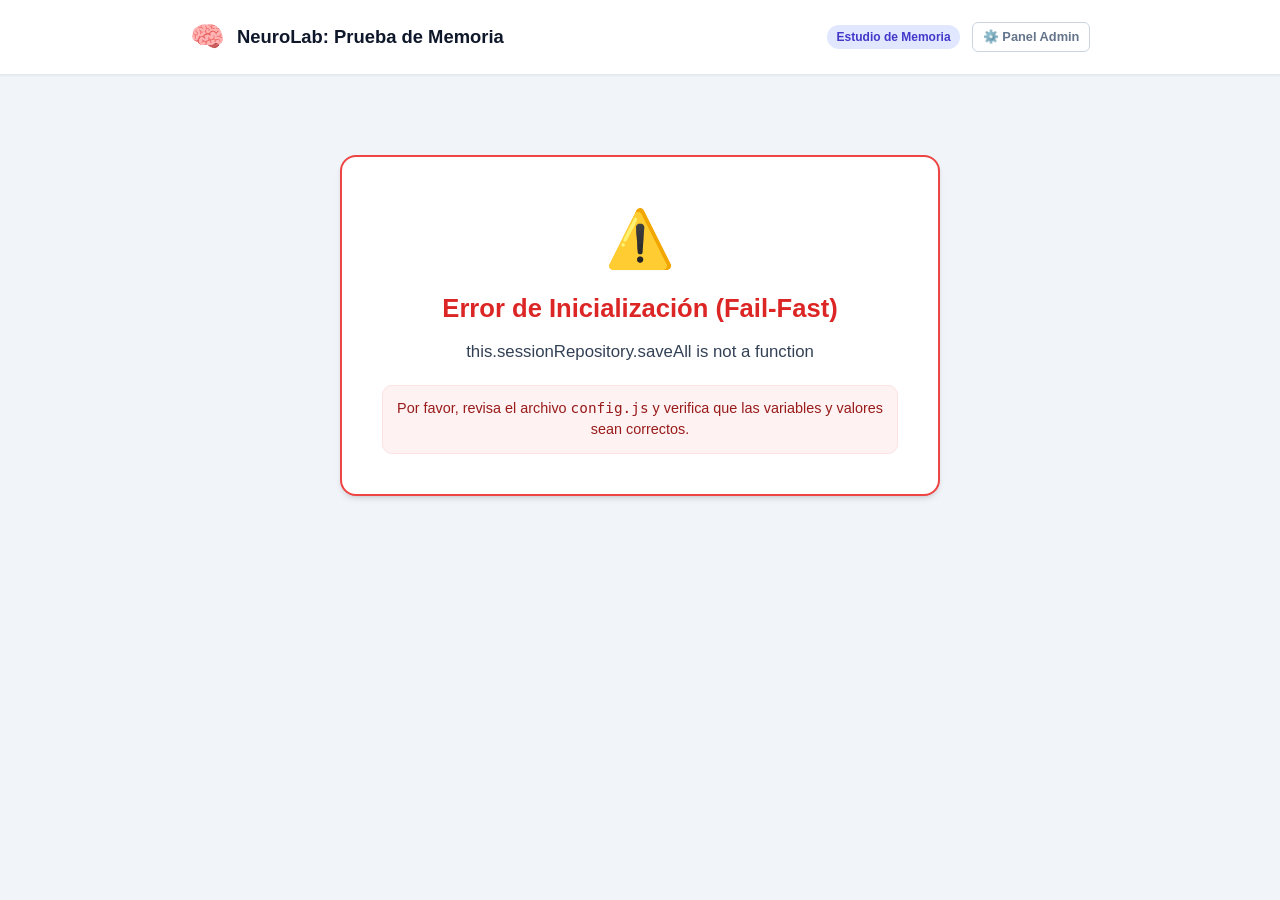
==== index.html @ f5299773 "add files" ====
<!DOCTYPE html>
<html lang="es">
<head>
  <meta charset="UTF-8" />
  <meta name="viewport" content="width=device-width, initial-scale=1.0" />
  <title>Prueba de Memoria</title>
  <link rel="stylesheet" href="css/styles.css" />
</head>
<body>
  <!-- Encabezado de la Aplicación -->
  <header class="site-header">
    <div class="header-inner">
      <div class="brand">
        <span class="brand-icon">🧠</span>
        <div>
          <h1 class="brand-title">NeuroLab: Prueba de Memoria</h1>
        </div>
      </div>
      <div class="header-actions">
        <span class="brand-badge">Estudio de Memoria</span>
        <a href="admin.html" class="admin-nav-link" title="Ir al Panel de Control del Investigador">⚙️ Panel Admin</a>
      </div>
    </div>
  </header>

  <!-- Contenedor Principal donde se montan las pantallas del experimento -->
  <main id="app" class="app-container" role="main">
    <!-- Renderizado reactivo por ScreenRegistry -->
  </main>

  <!-- ==============================================================================
       SCRIPTS: ARQUITECTURA LIMPIA Y CARGA MODULAR SIN PROBLEMAS DE CORS LOCAL
       ============================================================================== -->
  
  <!-- 1. Configuración editable por el usuario -->
  <script src="config.js"></script>

  <!-- 2. Capa de Dominio -->
  <script src="js/domain/constants.js"></script>
  <script src="js/domain/Session.js"></script>
  <script src="js/domain/Statistics.js"></script>

  <!-- 3. Capa de Infraestructura -->
  <script src="js/infrastructure/ConfigValidator.js"></script>
  <script src="js/infrastructure/LocalStorageRepo.js"></script>
  <script src="js/infrastructure/GoogleSheetsRepo.js"></script>
  <script src="js/infrastructure/CompositeRepo.js"></script>
  <script src="js/infrastructure/LocalStorageSynonymRepo.js"></script>

  <!-- 4. Capa de Casos de Uso (Lógica de Negocio) -->
  <script src="js/usecases/StartSession.js"></script>
  <script src="js/usecases/EvaluateRecall.js"></script>
  <script src="js/usecases/SaveSession.js"></script>
  <script src="js/usecases/GetStatistics.js"></script>
  <script src="js/usecases/ReevaluateSessions.js"></script>

  <!-- 5. Capa de Presentación -->
  <script src="js/presentation/Timer.js"></script>
  <script src="js/presentation/StimulusStrategies.js"></script>
  <script src="js/presentation/DotPlotChart.js"></script>
  <script src="js/presentation/ScreenRegistry.js"></script>
  <script src="js/presentation/app.js"></script>
</body>
</html>
---- css/styles.css ----
/* ==============================================================================
   ESTILOS GENERALES - EXPERIMENTO DE MEMORIA ESPACIAL
   ============================================================================== */

:root {
  --font-family: -apple-system, BlinkMacSystemFont, 'Segoe UI', Roboto, Helvetica, Arial, sans-serif;
  --bg-color: #f1f5f9;
  --card-bg: #ffffff;
  --text-main: #0f172a;
  --text-muted: #64748b;
  --border-color: #e2e8f0;
  --border-focus: #3b82f6;

  /* Colores de marca y grupos experimentales */
  --primary: #2563eb;
  --primary-hover: #1d4ed8;
  --primary-light: #eff6ff;

  --spatial-color: #059669;
  --spatial-bg: #ecfdf5;
  --spatial-border: #a7f3d0;

  --control-color: #d97706;
  --control-bg: #fffbeb;
  --control-border: #fde68a;

  --success: #16a34a;
  --success-bg: #f0fdf4;
  --danger: #dc2626;
  --danger-bg: #fef2f2;
  --warning: #ea580c;
  --warning-bg: #fff7ed;

  --shadow-sm: 0 1px 2px 0 rgba(0, 0, 0, 0.05);
  --shadow-md: 0 4px 6px -1px rgba(0, 0, 0, 0.1), 0 2px 4px -2px rgba(0, 0, 0, 0.1);
  --shadow-lg: 0 10px 15px -3px rgba(0, 0, 0, 0.1), 0 4px 6px -4px rgba(0, 0, 0, 0.1);

  --radius-sm: 6px;
  --radius-md: 10px;
  --radius-lg: 16px;
  --radius-full: 9999px;
}

*, *::before, *::after {
  box-sizing: border-box;
  margin: 0;
  padding: 0;
}

body {
  font-family: var(--font-family);
  background-color: var(--bg-color);
  color: var(--text-main);
  line-height: 1.5;
  min-height: 100vh;
  display: flex;
  flex-direction: column;
}

.site-header {
  background: #ffffff;
  border-bottom: 1px solid var(--border-color);
  padding: 1rem 1.5rem;
  box-shadow: var(--shadow-sm);
}

.header-inner {
  max-width: 900px;
  margin: 0 auto;
  display: flex;
  align-items: center;
  justify-content: space-between;
}

.brand {
  display: flex;
  align-items: center;
  gap: 0.75rem;
}

.brand-icon {
  font-size: 1.75rem;
}

.brand-title {
  font-size: 1.15rem;
  font-weight: 700;
  color: var(--text-main);
}

.brand-badge {
  font-size: 0.75rem;
  background: #e0e7ff;
  color: #4338ca;
  padding: 0.2rem 0.6rem;
  border-radius: var(--radius-full);
  font-weight: 600;
}

main.app-container {
  flex: 1;
  max-width: 900px;
  width: 100%;
  margin: 2rem auto;
  padding: 0 1rem;
}

/* ==============================================================================
   TARJETAS Y PANTALLAS (Screen Cards)
   ============================================================================== */

.screen-card {
  background: var(--card-bg);
  border-radius: var(--radius-lg);
  border: 1px solid var(--border-color);
  box-shadow: var(--shadow-md);
  padding: 2.25rem;
  animation: fadeIn 0.3s ease-out;
}

@keyframes fadeIn {
  from { opacity: 0; transform: translateY(6px); }
  to { opacity: 1; transform: translateY(0); }
}

.card-header {
  text-align: center;
  margin-bottom: 2rem;
}

.app-icon {
  font-size: 3rem;
  margin-bottom: 0.5rem;
}

.card-header h2 {
  font-size: 1.75rem;
  font-weight: 700;
  color: var(--text-main);
}

.subtitle {
  color: var(--text-muted);
  font-size: 1rem;
  margin-top: 0.25rem;
}

/* ==============================================================================
   PANTALLA: BIENVENIDA
   ============================================================================== */

.info-callout {
  background: #f8fafc;
  border-left: 4px solid var(--primary);
  padding: 1.25rem 1.5rem;
  border-radius: var(--radius-sm);
  margin-bottom: 2rem;
}

.info-callout h4 {
  font-size: 1rem;
  margin-bottom: 0.5rem;
  color: var(--text-main);
}

.instructions-list {
  padding-left: 1.25rem;
  color: #475569;
  font-size: 0.95rem;
  display: flex;
  flex-direction: column;
  gap: 0.4rem;
}

.welcome-form {
  max-width: 450px;
  margin: 0 auto;
}

.form-group {
  margin-bottom: 1.5rem;
}

.form-group label {
  display: block;
  font-weight: 600;
  margin-bottom: 0.5rem;
  font-size: 0.95rem;
}

.input-wrapper input {
  width: 100%;
  padding: 0.85rem 1rem;
  font-size: 1.05rem;
  border: 2px solid var(--border-color);
  border-radius: var(--radius-md);
  outline: none;
  transition: border-color 0.2s, box-shadow 0.2s;
}

.input-wrapper input:focus {
  border-color: var(--primary);
  box-shadow: 0 0 0 3px rgba(37, 99, 235, 0.15);
}

.input-error-msg {
  color: var(--danger);
  font-size: 0.875rem;
  margin-top: 0.5rem;
  font-weight: 500;
}

.form-actions {
  text-align: center;
}

/* ==============================================================================
   BOTONES
   ============================================================================== */

.btn {
  display: inline-flex;
  align-items: center;
  justify-content: center;
  gap: 0.5rem;
  font-family: inherit;
  font-weight: 600;
  padding: 0.75rem 1.5rem;
  border-radius: var(--radius-md);
  border: 1px solid transparent;
  cursor: pointer;
  transition: all 0.2s ease;
  text-decoration: none;
  font-size: 0.95rem;
}

.btn-lg {
  padding: 0.9rem 2rem;
  font-size: 1.05rem;
  border-radius: var(--radius-md);
}

.btn-sm {
  padding: 0.4rem 0.85rem;
  font-size: 0.85rem;
}

.btn-primary {
  background-color: var(--primary);
  color: #ffffff;
}

.btn-primary:hover {
  background-color: var(--primary-hover);
}

.btn-secondary {
  background-color: #f1f5f9;
  color: #334155;
  border: 1px solid #cbd5e1;
}

.btn-secondary:hover {
  background-color: #e2e8f0;
}

.btn-success {
  background-color: var(--success);
  color: #ffffff;
}

.btn-success:hover {
  background-color: #15803d;
}

.btn-outline {
  background-color: transparent;
  border-color: #cbd5e1;
  color: #334155;
}

.btn-outline:hover {
  background-color: #f1f5f9;
  border-color: #94a3b8;
}

.btn-danger-outline {
  background-color: transparent;
  border-color: #fecaca;
  color: var(--danger);
}

.btn-danger-outline:hover {
  background-color: var(--danger-bg);
  border-color: var(--danger);
}

/* ==============================================================================
   TEMPORIZADOR Y BARRA DE PROGRESO
   ============================================================================== */

.timer-bar-container {
  background: #f8fafc;
  border: 1px solid var(--border-color);
  padding: 1rem 1.25rem;
  border-radius: var(--radius-md);
  margin-bottom: 1.75rem;
}

.timer-info {
  display: flex;
  justify-content: space-between;
  align-items: center;
  font-weight: 600;
  margin-bottom: 0.5rem;
}

.timer-label {
  color: #475569;
}

.timer-number {
  font-size: 1.25rem;
  color: var(--primary);
  font-variant-numeric: tabular-nums;
}

.progress-track {
  width: 100%;
  height: 8px;
  background-color: #e2e8f0;
  border-radius: var(--radius-full);
  overflow: hidden;
}

.progress-fill {
  height: 100%;
  background: linear-gradient(90deg, #3b82f6, #2563eb);
  transition: width 0.25s linear;
}

/* ==============================================================================
   PANTALLA: ESTÍMULO (Espacial vs Lista)
   ============================================================================== */

.stimulus-card {
  padding: 1rem 0;
}

.stimulus-header {
  text-align: center;
  margin-bottom: 1.5rem;
}

.group-tag {
  display: inline-block;
  font-size: 0.8rem;
  font-weight: 700;
  text-transform: uppercase;
  letter-spacing: 0.05em;
  padding: 0.35rem 0.85rem;
  border-radius: var(--radius-full);
  margin-bottom: 0.75rem;
}

.group-tag-spatial, .badge-spatial {
  background-color: var(--spatial-bg);
  color: var(--spatial-color);
  border: 1px solid var(--spatial-border);
}

.group-tag-control, .badge-control {
  background-color: var(--control-bg);
  color: var(--control-color);
  border: 1px solid var(--control-border);
}

.stimulus-header h3 {
  font-size: 1.4rem;
  color: var(--text-main);
  margin-bottom: 0.25rem;
}

.stimulus-instruction {
  color: var(--text-muted);
  font-size: 0.95rem;
}

/* Contenedor Espacial */
.spatial-viewport {
  min-height: 380px;
  display: flex;
  align-items: center;
  justify-content: center;
  background: #f8fafc;
  border: 2px dashed #cbd5e1;
  border-radius: var(--radius-md);
  padding: 1.5rem;
  position: relative;
  overflow: hidden;
}

.spatial-image {
  max-width: 100%;
  max-height: 480px;
  object-fit: contain;
  border-radius: var(--radius-sm);
  box-shadow: var(--shadow-sm);
}

/* Fallback solicitado: 'Image not found' y lista de palabras */
.spatial-fallback-container {
  width: 100%;
  text-align: center;
  display: flex;
  flex-direction: column;
  align-items: center;
  gap: 1.5rem;
}

.not-found-banner {
  background: #fef2f2;
  border: 1px solid #fecaca;
  border-radius: var(--radius-md);
  padding: 1.25rem 2rem;
  display: inline-flex;
  flex-direction: column;
  align-items: center;
  gap: 0.35rem;
}

.not-found-icon {
  font-size: 2.2rem;
}

.not-found-text {
  font-size: 1.35rem;
  font-weight: 800;
  color: #b91c1c;
  letter-spacing: -0.01em;
}

.not-found-subtext {
  font-size: 0.85rem;
  color: #7f1d1d;
}

.not-found-subtext code {
  background: #fee2e2;
  padding: 0.15rem 0.4rem;
  border-radius: 4px;
}

.fallback-words-section {
  width: 100%;
  max-width: 650px;
  background: #ffffff;
  border: 1px solid var(--border-color);
  border-radius: var(--radius-md);
  padding: 1.25rem;
  box-shadow: var(--shadow-sm);
}

.fallback-instructions-label {
  font-weight: 600;
  font-size: 0.95rem;
  color: #334155;
  margin-bottom: 0.75rem;
}

.spatial-words-grid {
  list-style: none;
  display: grid;
  grid-template-columns: repeat(auto-fill, minmax(130px, 1fr));
  gap: 0.65rem;
}

.spatial-fallback-item {
  background: #f1f5f9;
  border: 1px solid #e2e8f0;
  padding: 0.6rem 0.75rem;
  border-radius: var(--radius-sm);
  font-weight: 600;
  color: #1e293b;
  font-size: 0.95rem;
  display: flex;
  align-items: center;
  gap: 0.4rem;
}

.word-number {
  color: #94a3b8;
  font-size: 0.8rem;
  font-weight: 500;
}

/* Contenedor Grupo Control (Lista Secuencial) */
.list-viewport {
  max-width: 500px;
  margin: 0 auto;
  background: #ffffff;
  border: 1px solid var(--border-color);
  border-radius: var(--radius-md);
  padding: 1.5rem;
  box-shadow: var(--shadow-sm);
}

.text-words-list {
  list-style: none;
  display: grid;
  grid-template-columns: repeat(2, 1fr);
  gap: 0.75rem;
}

.list-word-item {
  display: flex;
  align-items: center;
  gap: 0.75rem;
  padding: 0.65rem 0.9rem;
  background: #f8fafc;
  border: 1px solid #e2e8f0;
  border-radius: var(--radius-sm);
  transition: transform 0.15s ease;
}

.list-word-item:hover {
  transform: translateX(3px);
  background: #f1f5f9;
}

.word-index {
  display: inline-flex;
  align-items: center;
  justify-content: center;
  width: 24px;
  height: 24px;
  background: #e2e8f0;
  color: #475569;
  border-radius: var(--radius-full);
  font-size: 0.75rem;
  font-weight: 700;
}

.word-text {
  font-weight: 600;
  font-size: 1.05rem;
  color: #0f172a;
}

.stimulus-footer {
  text-align: center;
  margin-top: 1.5rem;
}

/* ==============================================================================
   PANTALLA: TAREA DISTRACTORA (Cálculo Mental)
   ============================================================================== */

.distractor-header {
  text-align: center;
  margin-bottom: 1.5rem;
}

.distractor-icon {
  font-size: 2.5rem;
  margin-bottom: 0.35rem;
}

.distractor-header h2 {
  font-size: 1.6rem;
  font-weight: 700;
  color: var(--text-main);
}

.math-challenge-container {
  max-width: 520px;
  margin: 0 auto;
  background: #f8fafc;
  border: 1px solid var(--border-color);
  border-radius: var(--radius-lg);
  padding: 2.25rem 2rem;
  text-align: center;
  box-shadow: var(--shadow-sm);
}

.math-progress-badge {
  display: inline-block;
  background: #e2e8f0;
  color: #334155;
  font-size: 0.85rem;
  font-weight: 700;
  padding: 0.3rem 0.85rem;
  border-radius: var(--radius-full);
  margin-bottom: 1.5rem;
  text-transform: uppercase;
  letter-spacing: 0.05em;
}

.math-question-box {
  display: flex;
  align-items: center;
  justify-content: center;
  gap: 0.75rem;
  margin-bottom: 2rem;
}

.math-question-text {
  font-size: 3.25rem;
  font-weight: 800;
  color: #0f172a;
  font-variant-numeric: tabular-nums;
  line-height: 1;
}

.math-equals {
  font-size: 3rem;
  color: #94a3b8;
  font-weight: 600;
  line-height: 1;
}

.math-placeholder {
  font-size: 3.25rem;
  font-weight: 800;
  color: var(--primary);
  line-height: 1;
}

.math-form {
  max-width: 420px;
  margin: 0 auto;
}

.math-input-row {
  display: flex;
  gap: 0.75rem;
}

.math-input {
  flex: 1;
  padding: 0.85rem 1rem;
  font-size: 1.4rem;
  font-weight: 700;
  text-align: center;
  border: 2px solid var(--border-color);
  border-radius: var(--radius-md);
  outline: none;
  background: #ffffff;
  transition: border-color 0.2s, box-shadow 0.2s;
}

.math-input:focus {
  border-color: var(--primary);
  box-shadow: 0 0 0 3px rgba(37, 99, 235, 0.18);
}

/* ==============================================================================
   PANTALLA: RECUERDO (Recall)
   ============================================================================== */

.recall-header {
  text-align: center;
  margin-bottom: 1.5rem;
}

.recall-header h2 {
  font-size: 1.6rem;
}

.word-input-form {
  max-width: 550px;
  margin: 0 auto 1.5rem auto;
}

.input-row {
  display: flex;
  gap: 0.5rem;
}

.input-row input {
  flex: 1;
  padding: 0.75rem 1rem;
  font-size: 1rem;
  border: 2px solid var(--border-color);
  border-radius: var(--radius-md);
  outline: none;
}

.input-row input:focus {
  border-color: var(--primary);
  box-shadow: 0 0 0 3px rgba(37, 99, 235, 0.15);
}

.word-feedback-msg {
  display: block;
  margin-top: 0.5rem;
  font-size: 0.85rem;
  font-weight: 600;
}

.feedback-error {
  color: var(--danger);
}

.feedback-success {
  color: var(--success);
}

.words-summary-bar {
  display: flex;
  align-items: center;
  justify-content: space-between;
  max-width: 550px;
  margin: 0 auto 0.75rem auto;
  font-weight: 600;
  font-size: 0.95rem;
}

.badge-count {
  background: var(--primary);
  color: #ffffff;
  padding: 0.15rem 0.6rem;
  border-radius: var(--radius-full);
  font-size: 0.85rem;
}

.entered-words-container {
  max-width: 550px;
  min-height: 120px;
  margin: 0 auto 2rem auto;
  padding: 1rem;
  background: #f8fafc;
  border: 1px dashed #cbd5e1;
  border-radius: var(--radius-md);
  display: flex;
  flex-wrap: wrap;
  gap: 0.5rem;
  align-content: flex-start;
}

.empty-words-placeholder {
  color: var(--text-muted);
  font-size: 0.9rem;
  margin: auto;
  font-style: italic;
}

.word-chip {
  background: #ffffff;
  border: 1px solid #cbd5e1;
  padding: 0.35rem 0.65rem;
  border-radius: var(--radius-full);
  display: inline-flex;
  align-items: center;
  gap: 0.4rem;
  font-size: 0.9rem;
  font-weight: 500;
  box-shadow: var(--shadow-sm);
  animation: popIn 0.2s ease;
}

@keyframes popIn {
  from { transform: scale(0.85); opacity: 0; }
  to { transform: scale(1); opacity: 1; }
}

.btn-remove-chip {
  background: none;
  border: none;
  color: #94a3b8;
  font-size: 1.1rem;
  cursor: pointer;
  line-height: 1;
  padding: 0 0.15rem;
}

.btn-remove-chip:hover {
  color: var(--danger);
}

.recall-actions {
  text-align: center;
}

/* ==============================================================================
   PANTALLA: RESULTADOS (Individuales y Comparativa Global)
   ============================================================================== */

.results-header {
  text-align: center;
  margin-bottom: 2rem;
}

.success-icon {
  font-size: 2.75rem;
  margin-bottom: 0.5rem;
}

.results-section {
  margin-bottom: 2.5rem;
  border-bottom: 1px solid var(--border-color);
  padding-bottom: 2rem;
}

.results-section:last-child {
  border-bottom: none;
  padding-bottom: 0;
}

.section-title {
  font-size: 1.25rem;
  font-weight: 700;
  margin-bottom: 0.5rem;
  color: var(--text-main);
}

.section-desc {
  color: var(--text-muted);
  font-size: 0.95rem;
  margin-bottom: 1.25rem;
}

/* Grid de métricas individuales */
.score-cards-grid {
  display: grid;
  grid-template-columns: repeat(3, 1fr);
  gap: 1rem;
  margin-bottom: 1.5rem;
}

.score-card {
  background: #f8fafc;
  border: 1px solid var(--border-color);
  border-radius: var(--radius-md);
  padding: 1.25rem;
  text-align: center;
  display: flex;
  flex-direction: column;
  justify-content: center;
}

.primary-score {
  background: #eff6ff;
  border-color: #bfdbfe;
}

.score-card-label {
  font-size: 0.85rem;
  font-weight: 600;
  color: var(--text-muted);
  margin-bottom: 0.35rem;
}

.score-card-value {
  font-size: 2rem;
  font-weight: 800;
  color: var(--text-main);
  line-height: 1.1;
}

.primary-score .score-card-value {
  color: var(--primary);
}

.score-total {
  font-size: 1.1rem;
  font-weight: 500;
  color: var(--text-muted);
}

.score-card-footer {
  font-size: 0.85rem;
  color: #475569;
  margin-top: 0.4rem;
}

.time-metrics {
  font-size: 0.85rem;
  color: #334155;
  display: flex;
  flex-direction: column;
  gap: 0.2rem;
}

/* Desglose de palabras */
.word-breakdown-card {
  background: #ffffff;
  border: 1px solid var(--border-color);
  border-radius: var(--radius-md);
  padding: 1.25rem;
  display: flex;
  flex-direction: column;
  gap: 1rem;
}

.breakdown-group {
  display: flex;
  flex-direction: column;
  gap: 0.4rem;
}

.breakdown-title {
  font-size: 0.9rem;
  font-weight: 700;
}

.text-success { color: var(--success); }
.text-warning { color: var(--warning); }
.text-danger { color: var(--danger); }

.tags-container {
  display: flex;
  flex-wrap: wrap;
  gap: 0.4rem;
}

.result-tag {
  padding: 0.25rem 0.6rem;
  border-radius: var(--radius-sm);
  font-size: 0.85rem;
  font-weight: 600;
}

.tag-hit {
  background: var(--success-bg);
  color: var(--success);
  border: 1px solid #bbf7d0;
}

.tag-miss {
  background: var(--warning-bg);
  color: var(--warning);
  border: 1px solid #fed7aa;
}

.tag-false-alarm {
  background: var(--danger-bg);
  color: var(--danger);
  border: 1px solid #fecaca;
}

.empty-tag {
  font-size: 0.85rem;
  color: var(--text-muted);
  font-style: italic;
}

/* Resumen Global de Participantes */
.global-kpi-summary {
  display: grid;
  grid-template-columns: repeat(3, 1fr);
  gap: 1rem;
  margin-bottom: 1.5rem;
}

.global-kpi-box {
  background: #ffffff;
  border: 1px solid var(--border-color);
  border-radius: var(--radius-md);
  padding: 1.25rem 1rem;
  text-align: center;
  box-shadow: var(--shadow-sm);
}

.kpi-number {
  font-size: 2rem;
  font-weight: 800;
  color: var(--text-main);
  line-height: 1.1;
  margin-bottom: 0.35rem;
}

.kpi-label {
  font-size: 0.85rem;
  color: var(--text-muted);
  font-weight: 600;
}

/* Comparativa entre Grupos */
.groups-comparison-grid {
  display: grid;
  grid-template-columns: repeat(2, 1fr);
  gap: 1.25rem;
  margin-bottom: 1.5rem;
}

.group-stat-card {
  background: #ffffff;
  border-radius: var(--radius-md);
  padding: 1.25rem;
  border: 2px solid transparent;
  box-shadow: var(--shadow-sm);
}

.border-spatial {
  border-color: var(--spatial-border);
  background: #fafdfb;
}

.border-control {
  border-color: var(--control-border);
  background: #fffdfa;
}

.group-stat-header {
  display: flex;
  justify-content: space-between;
  align-items: center;
  margin-bottom: 1rem;
}

.group-stat-pill {
  font-size: 0.75rem;
  font-weight: 700;
  padding: 0.2rem 0.55rem;
  border-radius: var(--radius-full);
}

.participants-count {
  font-size: 0.8rem;
  color: var(--text-muted);
  font-weight: 500;
}

.group-stat-main {
  display: flex;
  align-items: baseline;
  gap: 0.5rem;
  margin-bottom: 0.5rem;
}

.stat-number {
  font-size: 2.25rem;
  font-weight: 800;
  line-height: 1;
}

.text-spatial { color: var(--spatial-color); }
.text-control { color: var(--control-color); }

.stat-unit {
  font-size: 0.9rem;
  color: var(--text-muted);
}

.stat-progress-bar {
  height: 8px;
  background: #e2e8f0;
  border-radius: var(--radius-full);
  overflow: hidden;
  margin-bottom: 1rem;
}

.stat-progress-fill {
  height: 100%;
  border-radius: var(--radius-full);
}

.fill-spatial { background-color: var(--spatial-color); }
.fill-control { background-color: var(--control-color); }

.group-stat-details {
  font-size: 0.85rem;
  color: #475569;
  display: flex;
  flex-direction: column;
  gap: 0.25rem;
}

/* ==============================================================================
   GRÁFICO CIENTÍFICO DE PUNTOS (Dot Plot / Strip Plot)
   ============================================================================== */

.dot-plot-mount {
  margin-bottom: 1.5rem;
}

.dot-plot-card {
  background: #ffffff;
  border: 1px solid var(--border-color);
  border-radius: var(--radius-md);
  padding: 1.25rem 1.5rem;
  box-shadow: var(--shadow-sm);
}

.dot-plot-header {
  display: flex;
  justify-content: space-between;
  align-items: flex-start;
  margin-bottom: 1rem;
  flex-wrap: wrap;
  gap: 0.75rem;
}

.dot-plot-title {
  font-size: 1.05rem;
  font-weight: 700;
  color: var(--text-main);
  margin-bottom: 0.2rem;
}

.dot-plot-desc {
  font-size: 0.85rem;
  color: var(--text-muted);
}

.dot-plot-legend {
  display: flex;
  align-items: center;
  gap: 1rem;
  font-size: 0.85rem;
  color: #334155;
  font-weight: 500;
}

.legend-item {
  display: inline-flex;
  align-items: center;
  gap: 0.4rem;
}

.legend-circle {
  width: 11px;
  height: 11px;
  border-radius: var(--radius-full);
  display: inline-block;
}

.legend-neutral {
  background-color: #3b82f6;
}

.legend-spatial {
  background-color: var(--spatial-color);
}

.legend-control {
  background-color: var(--control-color);
}

.legend-current {
  background-color: #2563eb;
  box-shadow: 0 0 0 2px #bfdbfe;
}

.svg-responsive-container {
  width: 100%;
  max-width: 100%;
  overflow: hidden;
}

.dot-plot-svg {
  width: 100%;
  height: auto;
  display: block;
}

.chart-dot {
  cursor: pointer;
  transition: r 0.2s ease, filter 0.2s ease;
}

.chart-dot:hover {
  r: 9;
  filter: drop-shadow(0 2px 4px rgba(0, 0, 0, 0.25));
}

.pulsing-halo {
  animation: pulseGlow 1.8s infinite ease-in-out;
}

@keyframes pulseGlow {
  0% { r: 10; opacity: 0.35; }
  50% { r: 16; opacity: 0.1; }
  100% { r: 10; opacity: 0.35; }
}

/* Conclusión Científica / Comparativa Individual */
.scientific-conclusion-card,
.neutral-conclusion-card {
  background: #f8fafc;
  border: 1px solid #cbd5e1;
  border-radius: var(--radius-md);
  padding: 1.25rem 1.5rem;
  display: flex;
  gap: 1rem;
  align-items: flex-start;
}

.conclusion-icon {
  font-size: 1.75rem;
  line-height: 1;
}

.conclusion-text {
  font-size: 0.95rem;
  color: #1e293b;
  line-height: 1.5;
}

/* Historial y Tabla */
.history-header {
  display: flex;
  justify-content: space-between;
  align-items: center;
  margin-bottom: 1rem;
  flex-wrap: wrap;
  gap: 0.75rem;
}

.export-buttons {
  display: flex;
  gap: 0.5rem;
}

.table-responsive {
  overflow-x: auto;
  border: 1px solid var(--border-color);
  border-radius: var(--radius-md);
}

.history-table {
  width: 100%;
  border-collapse: collapse;
  text-align: left;
  font-size: 0.9rem;
}

.history-table th {
  background: #f8fafc;
  color: #475569;
  font-weight: 600;
  padding: 0.75rem 1rem;
  border-bottom: 1px solid var(--border-color);
}

.history-table td {
  padding: 0.75rem 1rem;
  border-bottom: 1px solid var(--border-color);
  color: #334155;
}

.history-table tr:last-child td {
  border-bottom: none;
}

.history-table tr:hover {
  background-color: #f8fafc;
}

.badge-mini {
  font-size: 0.7rem;
  font-weight: 700;
  padding: 0.15rem 0.5rem;
  border-radius: var(--radius-full);
}

.results-footer {
  text-align: center;
  margin-top: 1.5rem;
}

/* Error Fatal (Fail-Fast) */
.fatal-error-card {
  background: #ffffff;
  border: 2px solid #ef4444;
  border-radius: var(--radius-lg);
  padding: 2.5rem;
  text-align: center;
  box-shadow: var(--shadow-md);
  max-width: 600px;
  margin: 3rem auto;
}

.error-icon {
  font-size: 3.5rem;
  margin-bottom: 0.5rem;
}

.fatal-error-card h2 {
  color: #dc2626;
  font-size: 1.6rem;
  margin-bottom: 0.75rem;
}

.error-text {
  font-size: 1.05rem;
  color: #334155;
  margin-bottom: 1.25rem;
}

.error-hint {
  background: #fef2f2;
  border: 1px solid #fee2e2;
  padding: 0.75rem;
  border-radius: var(--radius-md);
  font-size: 0.9rem;
  color: #991b1b;
}

/* ==============================================================================
   PANEL DE ADMINISTRACIÓN (admin.html)
   ============================================================================== */

.admin-body {
  background-color: #f8fafc;
}

.admin-header {
  border-bottom: 2px solid #3b82f6;
}

.badge-admin {
  background: #fef3c7;
  color: #92400e;
  font-weight: 700;
}

.header-actions {
  display: flex;
  align-items: center;
  gap: 0.75rem;
}

.admin-nav-link {
  font-size: 0.8rem;
  color: #64748b;
  text-decoration: none;
  font-weight: 600;
  padding: 0.25rem 0.6rem;
  border-radius: var(--radius-sm);
  border: 1px solid #cbd5e1;
  transition: all 0.2s ease;
}

.admin-nav-link:hover {
  background: #f1f5f9;
  color: #0f172a;
}

.admin-dashboard {
  display: flex;
  flex-direction: column;
  gap: 2rem;
}

/* Fila de KPIs */
.admin-kpi-row {
  display: grid;
  grid-template-columns: repeat(4, 1fr);
  gap: 1rem;
}

.admin-kpi-card {
  background: #ffffff;
  border: 1px solid var(--border-color);
  border-radius: var(--radius-md);
  padding: 1.25rem;
  text-align: center;
  box-shadow: var(--shadow-sm);
}

.admin-kpi-title {
  font-size: 0.8rem;
  font-weight: 600;
  color: var(--text-muted);
  text-transform: uppercase;
  letter-spacing: 0.04em;
  margin-bottom: 0.35rem;
}

.admin-kpi-val {
  font-size: 1.85rem;
  font-weight: 800;
  color: var(--text-main);
  line-height: 1;
}

.kpi-sub {
  font-size: 0.85rem;
  font-weight: 500;
  color: var(--text-muted);
}

/* Secciones del Admin */
.admin-section {
  background: #ffffff;
  border: 1px solid var(--border-color);
  border-radius: var(--radius-lg);
  padding: 1.75rem;
  box-shadow: var(--shadow-sm);
}

.admin-section-header {
  margin-bottom: 1.25rem;
}

.admin-section-title {
  font-size: 1.25rem;
  font-weight: 700;
  color: var(--text-main);
  margin-bottom: 0.25rem;
}

.admin-section-desc {
  font-size: 0.9rem;
  color: var(--text-muted);
}

/* Bandeja de Moderación */
.moderation-box {
  display: flex;
  flex-direction: column;
  gap: 0.75rem;
}

.empty-moderation-msg {
  padding: 1.5rem;
  background: #f8fafc;
  border: 1px dashed #cbd5e1;
  border-radius: var(--radius-md);
  text-align: center;
  color: var(--text-muted);
  font-size: 0.95rem;
}

.moderation-item {
  display: flex;
  align-items: center;
  justify-content: space-between;
  background: #f8fafc;
  border: 1px solid #e2e8f0;
  border-radius: var(--radius-md);
  padding: 0.85rem 1.25rem;
  flex-wrap: wrap;
  gap: 0.75rem;
  transition: background 0.15s ease;
}

.moderation-item:hover {
  background: #f1f5f9;
}

.moderation-word-info {
  display: flex;
  align-items: center;
  gap: 0.65rem;
}

.unrecognized-word {
  font-weight: 800;
  font-size: 1.15rem;
  color: #b91c1c;
  background: #fee2e2;
  padding: 0.2rem 0.6rem;
  border-radius: var(--radius-sm);
}

.word-freq-badge {
  background: #e2e8f0;
  color: #334155;
  font-size: 0.8rem;
  font-weight: 700;
  padding: 0.15rem 0.5rem;
  border-radius: var(--radius-full);
}

.badge-intrusion {
  background: #f1f5f9;
  color: #64748b;
  border: 1px solid #cbd5e1;
}

.intrusion-item {
  background: #ffffff;
  border-left: 4px solid #94a3b8;
}

.intrusion-word {
  font-weight: 700;
  font-size: 1.05rem;
  color: #475569;
  background: #f1f5f9;
  padding: 0.2rem 0.6rem;
  border-radius: var(--radius-sm);
  text-decoration: line-through;
}

.status-pill-discarded {
  font-size: 0.75rem;
  font-weight: 700;
  background: #f1f5f9;
  color: #64748b;
  padding: 0.25rem 0.6rem;
  border-radius: var(--radius-full);
  border: 1px solid #cbd5e1;
}

.btn-dismiss {
  color: #64748b;
  border-color: #cbd5e1;
}

.btn-dismiss:hover {
  background: #fee2e2;
  color: #b91c1c;
  border-color: #fca5a5;
}

.word-participants-sub {
  font-size: 0.85rem;
  color: #64748b;
}

.moderation-actions-row {
  display: flex;
  align-items: center;
  gap: 0.65rem;
}

.select-label {
  font-size: 0.85rem;
  color: #475569;
  font-weight: 600;
}

.target-select {
  padding: 0.45rem 0.85rem;
  font-size: 0.9rem;
  border: 1px solid var(--border-color);
  border-radius: var(--radius-sm);
  background: #ffffff;
  color: var(--text-main);
  outline: none;
  font-family: inherit;
}

.target-select:focus {
  border-color: var(--primary);
}

/* Diccionario de Sinónimos */
.manual-synonym-form {
  background: #f8fafc;
  border: 1px solid #e2e8f0;
  border-radius: var(--radius-md);
  padding: 1rem;
  margin-bottom: 1.5rem;
}

.form-row-inline {
  display: flex;
  gap: 0.5rem;
  align-items: center;
}

.form-row-inline input {
  flex: 1;
  padding: 0.45rem 0.85rem;
  font-size: 0.9rem;
  border: 1px solid var(--border-color);
  border-radius: var(--radius-sm);
  outline: none;
}

.form-row-inline input:focus {
  border-color: var(--primary);
}

.synonyms-grid {
  display: grid;
  grid-template-columns: repeat(auto-fill, minmax(240px, 1fr));
  gap: 1rem;
}

.synonym-target-card {
  background: #f8fafc;
  border: 1px solid #e2e8f0;
  border-radius: var(--radius-md);
  padding: 1rem;
}

.synonym-target-name {
  font-weight: 700;
  font-size: 0.95rem;
  color: #1e293b;
  margin-bottom: 0.5rem;
  text-transform: capitalize;
}

.synonym-chips-container {
  display: flex;
  flex-wrap: wrap;
  gap: 0.35rem;
}

.empty-chips {
  font-size: 0.8rem;
  color: #94a3b8;
  font-style: italic;
}

.synonym-chip {
  background: #eff6ff;
  border: 1px solid #bfdbfe;
  color: #1e40af;
  font-size: 0.8rem;
  font-weight: 600;
  padding: 0.15rem 0.5rem;
  border-radius: var(--radius-full);
  display: inline-flex;
  align-items: center;
  gap: 0.35rem;
}

.btn-remove-syn {
  background: none;
  border: none;
  color: #3b82f6;
  font-size: 1rem;
  line-height: 1;
  cursor: pointer;
  padding: 0 0.1rem;
}

.btn-remove-syn:hover {
  color: var(--danger);
}

/* Responsive */
@media (max-width: 768px) {
  .screen-card {
    padding: 1.5rem;
  }

  .score-cards-grid {
    grid-template-columns: 1fr;
  }

  .global-kpi-summary {
    grid-template-columns: 1fr;
  }

  .groups-comparison-grid {
    grid-template-columns: 1fr;
  }

  .text-words-list {
    grid-template-columns: 1fr;
  }
}

.hidden {
  display: none !important;
}
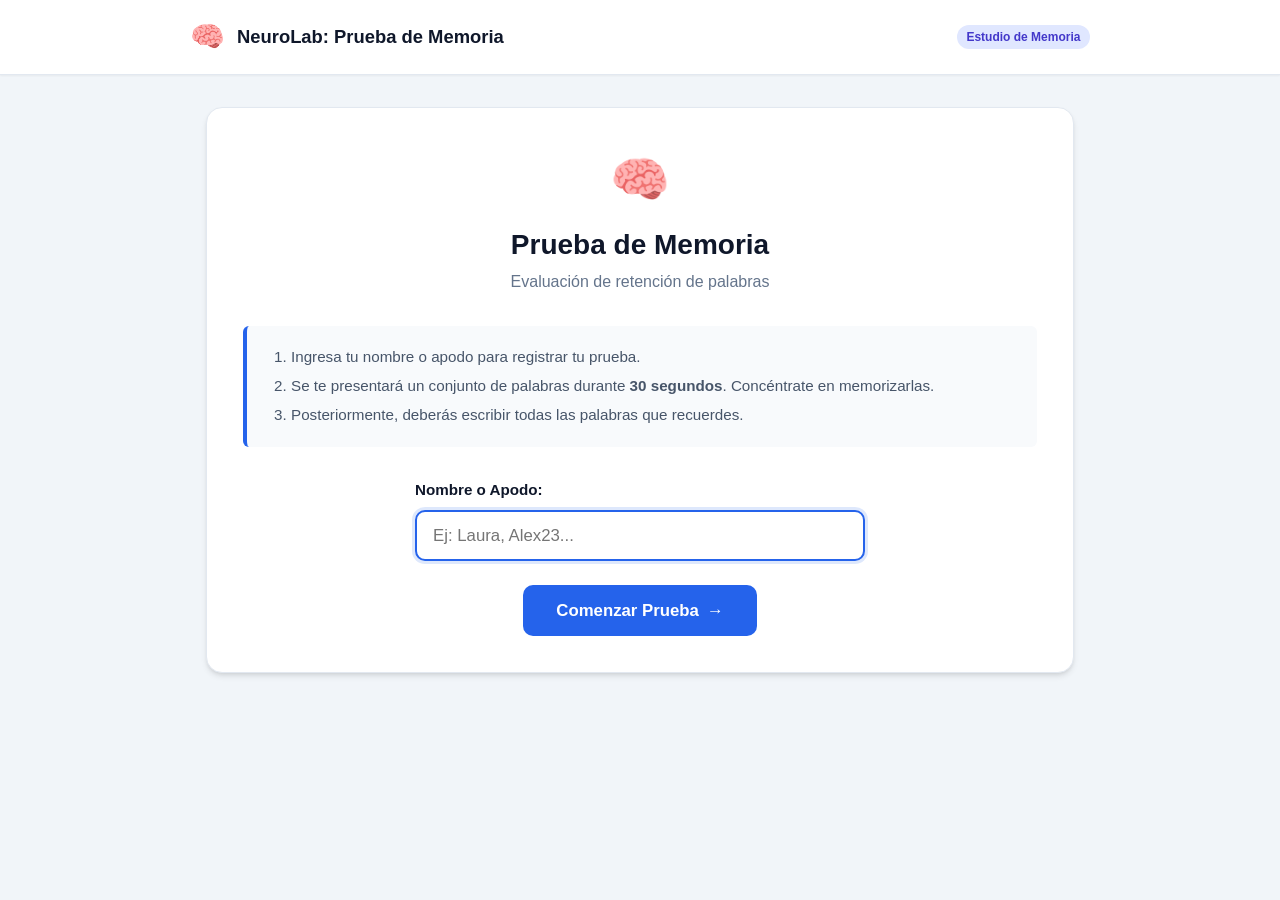
==== commit ba711908: "fix things" ====
--- a/index.html
+++ b/index.html
@@ -18,7 +18,6 @@
       </div>
       <div class="header-actions">
         <span class="brand-badge">Estudio de Memoria</span>
-        <a href="admin.html" class="admin-nav-link" title="Ir al Panel de Control del Investigador">⚙️ Panel Admin</a>
       </div>
     </div>
   </header>
